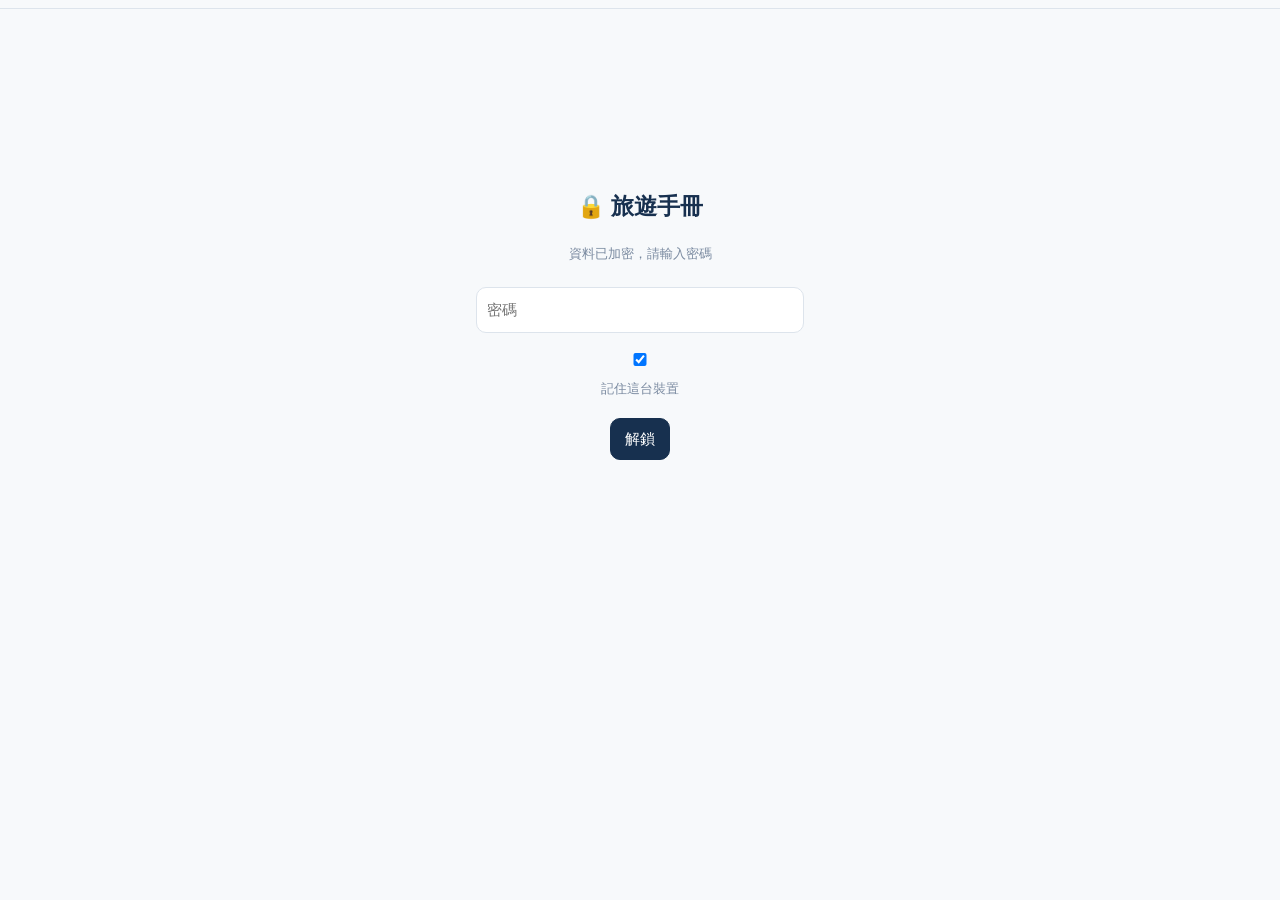
==== travel/hokkaido-2026/index.html @ e44431ae "Deploy three-layer travel site with encrypted Hokkaido itinerary Co-Authored-By: Claude Opus 5.5 <no" ====
<!doctype html>
<html lang="zh-Hant">
<head>
<meta charset="utf-8">
<meta name="viewport" content="width=device-width, initial-scale=1.0, viewport-fit=cover">
<meta name="robots" content="noindex, nofollow">
<meta name="theme-color" content="#f7f9fb">
<meta name="apple-mobile-web-app-capable" content="yes">
<meta name="apple-mobile-web-app-status-bar-style" content="default">
<meta name="apple-mobile-web-app-title" content="北海道手冊">
<title>北海道旅遊手冊</title>
<link rel="stylesheet" href="css/style.css">
</head>
<body>
<header class="hd" id="hd"></header>
<main class="wrap" id="app"></main>
<div class="mask" id="mask"><div class="sheet"></div></div>
<!-- 本機維護用 data.js；公開上傳時改放加密後的 data.enc.js（見 README） -->
<script src="js/data.js"></script>
<script src="js/data.enc.js"></script>
<script src="js/app.js"></script>
</body>
</html>
---- travel/hokkaido-2026/css/style.css ----
:root{
  --snow:#f7f9fb;--navy:#17304f;--ice:#6fa8d6;--ice2:#dcebf7;--mut:#7a8aa0;--line:#dde4ec;
  --berry:#b84a62;--berrybg:#fbeef1;--food:#d9772b;--card:#fff;--sh:0 2px 8px rgba(23,48,79,.06);
}
*{box-sizing:border-box;-webkit-tap-highlight-color:transparent}
html{scroll-behavior:smooth}
body{margin:0;background:var(--snow);color:var(--navy);font:15px/1.6 -apple-system,BlinkMacSystemFont,"PingFang TC","Noto Sans TC","Microsoft JhengHei",sans-serif}
a{color:inherit}
button{font:inherit;color:inherit;cursor:pointer}
.serif{font-family:Georgia,"Noto Serif TC","Songti TC",serif}
.wrap{max-width:640px;margin:0 auto;padding:0 22px 48px;position:relative}
.wrap>*{position:relative}
.wrap>.deco{position:absolute;left:0;top:0;width:100%;height:150px;pointer-events:none;z-index:0}

/* sticky header */
.hd{position:sticky;top:0;z-index:30;background:rgba(247,249,251,.94);backdrop-filter:blur(8px);-webkit-backdrop-filter:blur(8px);border-bottom:1px solid var(--line);padding:calc(8px + env(safe-area-inset-top,0px)) 16px 0}
.hd-in{max-width:640px;margin:0 auto}
.hd-top{display:flex;justify-content:space-between;align-items:center;gap:10px}
.cap{font-size:11px;letter-spacing:.14em;color:var(--mut);text-transform:uppercase;white-space:nowrap;overflow:hidden;text-overflow:ellipsis}
.cap span{margin-left:10px;letter-spacing:.08em}
.cap .home{text-decoration:none;font-size:14px;letter-spacing:0}
.tools{display:flex;gap:6px;flex:none}
.tool{border:1px solid var(--line);background:#fff;border-radius:999px;padding:2px 10px;font-size:12px;color:var(--navy)}
.tool:active{background:var(--ice2)}
.nav{display:flex;gap:18px;overflow-x:auto;scrollbar-width:none;padding:8px 0 0;font-size:13px;color:var(--mut);white-space:nowrap}
.nav::-webkit-scrollbar{display:none}
.nav a{text-decoration:none;padding:4px 0 7px;border-bottom:2px solid transparent;flex:none}
.nav a.on{color:var(--navy);border-bottom-color:var(--ice);font-weight:600}

/* page heads */
.pgtop{height:56px}.pgtop.s{height:34px}
h1.ttl{font-weight:700;font-size:30px;line-height:1.2;margin:0 0 2px}
h1.ttl.sm{font-size:26px;margin-top:8px}
h1.ttl .dot,.dot{display:inline-block;width:12px;height:12px;border-radius:50%;margin-right:10px;vertical-align:middle}
.sub{font-size:12px;color:var(--mut);margin-bottom:16px}
.sec{font-size:10px;letter-spacing:.2em;color:var(--mut);text-transform:uppercase;margin:26px 0 8px;display:flex;justify-content:space-between;align-items:center}
.sec span{letter-spacing:.02em;text-transform:none;font-size:11px}
.clk{display:flex;gap:18px;font-size:12px;color:var(--mut);margin:2px 0 12px}
.clk b{color:var(--navy);font-weight:600;font-variant-numeric:tabular-nums;font-size:13px}
.cd{font-size:12px;color:var(--mut);margin:0 0 14px}.cd b{color:var(--navy);font-size:16px}
.muted{color:var(--mut);font-size:13px}
.empty{text-align:center;color:var(--mut);padding:24px 0}

/* pending / reminders */
.pd{border-left:3px solid var(--berry);background:var(--berrybg);padding:8px 12px;border-radius:0 10px 10px 0;margin:8px 0;font-size:13px}
.pd b{color:var(--berry);font-weight:600;display:block}
.pd p{margin:2px 0 0}
.pd a{display:inline-block;margin-top:3px;font-size:12px;color:var(--berry)}
.rem{background:#fff;border:1px solid var(--line);border-left:3px solid var(--ice);border-radius:0 10px 10px 0;padding:9px 12px;font-size:12px;color:#40546d;margin:10px 0}
.rem.alt{border-left-color:#b9c4d2;color:var(--mut)}
.rem.alt b{display:block;font-size:10px;letter-spacing:.16em;text-transform:uppercase}
.wn{font-size:11px;color:var(--berry);margin-top:2px}

/* ticket (overview) */
.tk{display:flex;background:var(--card);border:1px solid var(--line);border-radius:14px;margin:12px 0;position:relative;box-shadow:var(--sh);text-decoration:none;color:inherit}
.tk::before,.tk::after{content:"";position:absolute;left:76px;width:14px;height:14px;border-radius:50%;background:var(--snow);border:1px solid var(--line)}
.tk::before{top:-8px;clip-path:inset(50% 0 0 0)}.tk::after{bottom:-8px;clip-path:inset(0 0 50% 0)}
.tk .st{width:84px;flex:none;border-right:1.5px dashed #cdd7e2;padding:12px 6px;text-align:center}
.tk .st b{display:block;font-weight:300;font-size:34px;line-height:1.05;letter-spacing:-.03em;font-family:Georgia,serif}
.tk .st small{font-size:10px;letter-spacing:.16em;color:var(--mut)}
.tk .bd{flex:1;padding:12px 14px;min-width:0;position:relative}
.tk .ar{font-size:10px;letter-spacing:.16em;color:var(--c);text-transform:uppercase;font-weight:700}
.tk .ar em{font-style:normal;margin-left:8px;background:var(--ice);color:#fff;border-radius:99px;padding:0 7px;letter-spacing:.06em}
.tk .tt{font-size:17px;margin:1px 0;padding-right:66px}
.tk .ds{font-size:12px;color:var(--mut)}
.tk .wx{position:absolute;right:12px;top:10px;font-size:12px;color:var(--mut);text-align:right;font-variant-numeric:tabular-nums}
.tk .wx small{display:block;font-size:9px}
.tk .bc{height:10px;width:70px;margin-top:6px;background:repeating-linear-gradient(90deg,#9db0c6 0 1.5px,#fff 1.5px 3px,#9db0c6 3px 3.8px,#fff 3.8px 6px);opacity:.55}
.tk.today{border-color:var(--ice);box-shadow:0 0 0 2px var(--ice2)}

/* day page */
.strip{display:flex;gap:6px;overflow-x:auto;scrollbar-width:none;padding:14px 0 4px}
.strip::-webkit-scrollbar{display:none}
.sp{flex:none;text-decoration:none;text-align:center;border:1px solid var(--line);background:#fff;border-radius:10px;padding:3px 9px;font-size:12px;line-height:1.25;border-bottom:3px solid var(--dc)}
.sp small{display:block;font-size:9px;color:var(--mut);letter-spacing:.08em}
.sp.on{background:var(--navy);border-color:var(--navy);border-bottom-color:var(--dc);color:#fff}
.sp.on small{color:#b9c8d9}
.big{font-size:86px;line-height:.9;margin:24px 0 2px;font-weight:300;letter-spacing:-.05em}
.big small{font-size:20px;letter-spacing:.06em;color:var(--ice);margin-left:8px;font-weight:400}
.meta{font-size:12px;color:var(--mut);margin:2px 0 12px;line-height:1.7}
.meta small{font-size:10px}.tdy{color:#fff;background:var(--ice);border-radius:99px;padding:0 8px;font-size:10px;letter-spacing:.08em}
.leg{display:flex;gap:12px;flex-wrap:wrap;font-size:11px;color:var(--mut);margin:12px 0 4px}
.leg i{display:inline-block;width:8px;height:8px;border-radius:2px;margin-right:5px;background:var(--k)}
.leg .lc{color:var(--berry)}
.it{display:grid;grid-template-columns:54px 1fr;gap:12px;padding:14px 0;border-top:1px solid var(--line)}
.it .tm{font-size:12px;color:var(--mut);padding-top:4px;font-variant-numeric:tabular-nums;line-height:1.35}
.it .tm small{display:block;font-size:11px;color:#a9b5c4}
.it .tag{font-size:10px;letter-spacing:.14em;color:var(--k);text-transform:uppercase;font-weight:700}
.it .tag::before{content:"";display:inline-block;width:7px;height:7px;border-radius:2px;background:var(--k);margin-right:6px}
.cand{display:inline-block;margin-left:8px;font-size:10px;letter-spacing:.08em;color:var(--berry);border:1px solid var(--berry);border-radius:99px;padding:0 8px;font-weight:600;text-transform:none}
.it .tt{font-size:18px;line-height:1.35}
.it .ds{font-size:12px;color:var(--mut);margin-top:2px;white-space:pre-wrap}
.lks{display:flex;gap:14px;margin-top:4px;font-size:12px}
.lks a{color:#3d86c6;text-decoration:none;letter-spacing:.03em}
.it.mv .tt{font-size:13px;color:#8a99ad;font-style:italic;font-family:inherit}
.it.now{background:linear-gradient(90deg,var(--ice2),transparent 70%);margin:0 -10px;padding-left:10px;border-radius:8px}
.sun{text-align:center;font-size:11px;letter-spacing:.14em;color:#8a6b3a;padding:10px 0;border-top:1px solid var(--line)}
.mini{display:flex;border:1px solid var(--line);border-radius:10px;background:#fff;margin:8px 0;overflow:hidden}
.mini .a{padding:8px 12px;border-right:1.5px dashed #cdd7e2;font-size:18px;font-weight:300;font-variant-numeric:tabular-nums;text-align:center;flex:none;font-family:Georgia,serif}
.mini .a small{display:block;font-size:9px;letter-spacing:.14em;color:var(--mut);font-family:inherit}
.mini .b{padding:8px 12px;font-size:12px;color:var(--mut);min-width:0}
.mini .b b{color:var(--navy);font-size:14px}
.tg{font-size:10px;background:var(--ice2);color:#2c6aa0;border-radius:99px;padding:0 8px;margin-left:6px}
.pn{display:flex;justify-content:space-between;margin-top:28px;font-size:13px}
.pn a{text-decoration:none;border:1px solid var(--line);background:#fff;border-radius:999px;padding:6px 16px}

/* area / prep */
.pl{padding:12px 0;border-top:1px solid var(--line)}
.pl .tt{font-size:17px}.pl .ds{font-size:12px;color:var(--mut)}
.sw{display:flex;gap:8px;flex-wrap:wrap}
.sw a{text-decoration:none;border:1px solid var(--c);color:var(--c);border-radius:999px;padding:5px 16px;font-size:13px}
.ck{display:flex;gap:10px;align-items:flex-start;padding:9px 0;border-top:1px solid var(--line);cursor:pointer}
.ck input{margin-top:4px;width:18px;height:18px;accent-color:#3d86c6}
.ck.done span{text-decoration:line-through;color:var(--mut)}
.ul{margin:0;padding-left:18px}.ul li{margin:6px 0}
.shop{display:flex;justify-content:space-between;gap:8px;padding:9px 0;border-top:1px solid var(--line)}
.shop small{display:block;color:var(--mut);font-size:12px}
.shop a{font-size:12px;color:#3d86c6;text-decoration:none;flex:none}

/* modal */
.mask{position:fixed;inset:0;background:rgba(10,20,36,.5);display:none;align-items:center;justify-content:center;padding:16px;z-index:60}
.mask.show{display:flex}
.sheet{background:#fff;width:100%;max-width:480px;max-height:88vh;overflow:auto;border-radius:16px;padding:16px}
.sheet h3{margin:0 0 10px;font-size:17px;display:flex;justify-content:space-between;align-items:center}
.sheet h3 button{border:0;background:none;font-size:20px;color:var(--mut)}
.sheet label{display:block;font-size:12px;color:var(--mut);margin-top:10px}
.sheet input[type=text],.sheet input[type=number],.sheet input[type=password],.sheet select{width:100%;font:inherit;padding:8px;border:1px solid var(--line);border-radius:8px;background:#fff}
.row{display:flex;gap:8px}.row>*{flex:1}
.btn{border:1px solid var(--line);background:#fff;border-radius:10px;padding:8px 14px}
.btn.pri{background:var(--navy);border-color:var(--navy);color:#fff}
.btn.sm{padding:3px 10px;font-size:13px}
.chips{display:flex;flex-wrap:wrap;gap:6px;margin:6px 0}
.chip{background:var(--ice2);color:#1f4d78;border-radius:999px;padding:2px 10px;font-size:13px}
.chip button{border:0;background:none;color:inherit;margin-left:4px;padding:0}
.cks{display:flex;flex-wrap:wrap;gap:10px;margin-top:6px;font-size:14px}
.ex{display:flex;justify-content:space-between;gap:8px;padding:8px 0;border-top:1px solid var(--line);font-size:14px}
.ex small{display:block;color:var(--mut)}.ex button{border:0;background:none;color:var(--mut)}
.bal{display:flex;justify-content:space-between;padding:4px 0;font-size:14px}
.pos{color:#2f8f5b}.neg{color:var(--berry)}
.sheet .sec-t{font-size:12px;color:var(--mut);margin:16px 0 6px}
.gate{max-width:360px;margin:20vh auto 0;padding:0 16px;text-align:center}
.gate input{width:100%;padding:10px;font:inherit;border:1px solid var(--line);border-radius:10px;margin:10px 0}
.gate .err{color:var(--berry);font-size:13px;min-height:18px}
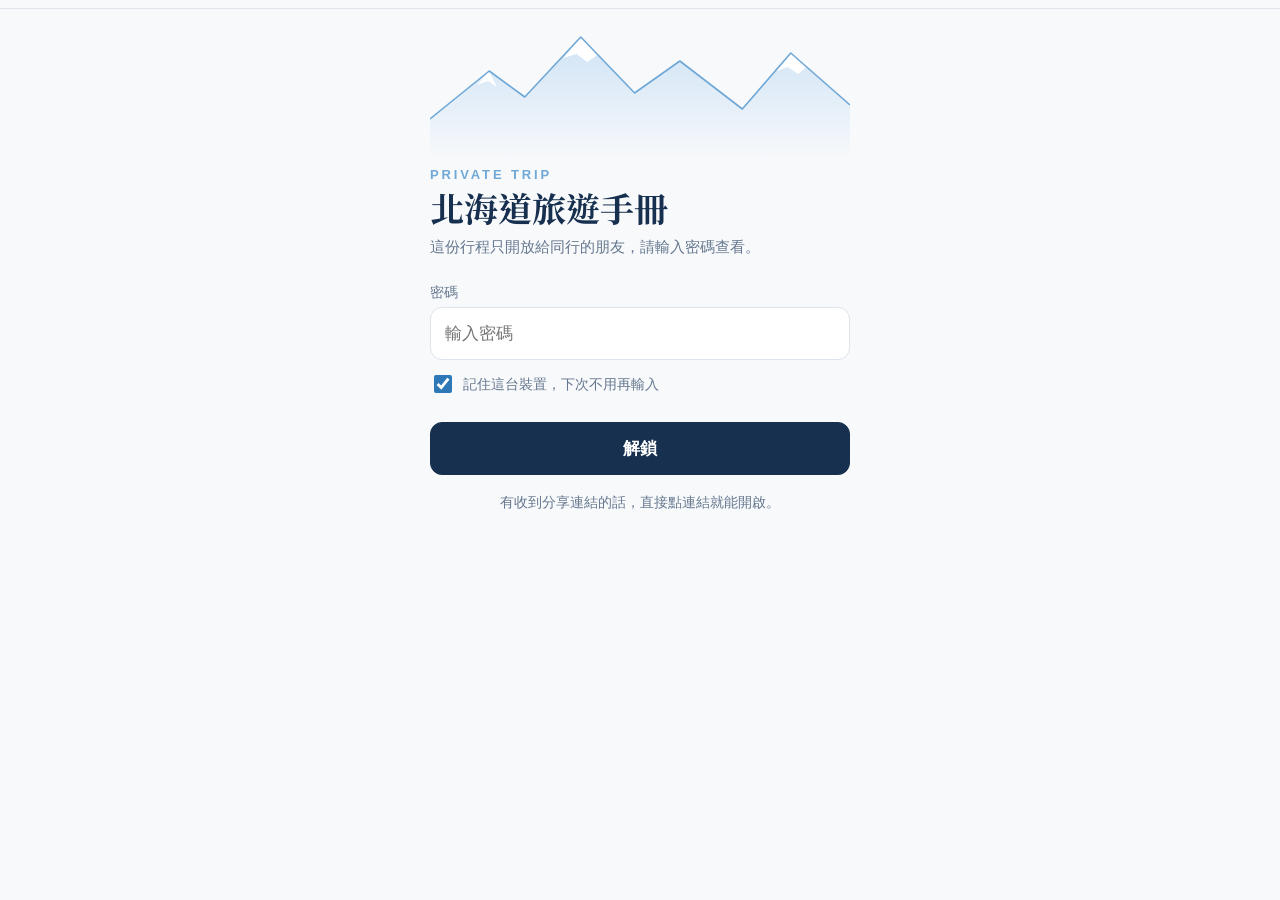
==== commit fbb0c7b4: "Design pass: serif headings via Noto Serif TC, snow dots, muted area tones, unified cards, new passw" ====
--- a/travel/hokkaido-2026/index.html
+++ b/travel/hokkaido-2026/index.html
@@ -9,6 +9,9 @@
 <meta name="apple-mobile-web-app-status-bar-style" content="default">
 <meta name="apple-mobile-web-app-title" content="北海道手冊">
 <title>北海道旅遊手冊</title>
+<link rel="preconnect" href="https://fonts.googleapis.com">
+<link rel="preconnect" href="https://fonts.gstatic.com" crossorigin>
+<link rel="stylesheet" href="https://fonts.googleapis.com/css2?family=Noto+Serif+TC:wght@500;700&display=swap">
 <link rel="stylesheet" href="css/style.css">
 </head>
 <body>
--- a/travel/hokkaido-2026/css/style.css
+++ b/travel/hokkaido-2026/css/style.css
@@ -1,143 +1,253 @@
+/* 一頁式行程手冊（iPhone 寬度優先）：字級整體比舊版大一號，內文 16–17px、最小 12px */
 :root{
-  --snow:#f7f9fb;--navy:#17304f;--ice:#6fa8d6;--ice2:#dcebf7;--mut:#7a8aa0;--line:#dde4ec;
+  --snow:#f7f9fb;--navy:#17304f;--ice:#6fa8d6;--ice2:#dcebf7;--link:#2f78b8;--mut:#66788f;--line:#dde4ec;
   --berry:#b84a62;--berrybg:#fbeef1;--food:#d9772b;--card:#fff;--sh:0 2px 8px rgba(23,48,79,.06);
 }
 *{box-sizing:border-box;-webkit-tap-highlight-color:transparent}
-html{scroll-behavior:smooth}
-body{margin:0;background:var(--snow);color:var(--navy);font:15px/1.6 -apple-system,BlinkMacSystemFont,"PingFang TC","Noto Sans TC","Microsoft JhengHei",sans-serif}
+html{-webkit-text-size-adjust:100%}
+body{margin:0;background:var(--snow);color:var(--navy);font:17px/1.6 -apple-system,BlinkMacSystemFont,"PingFang TC","Noto Sans TC","Microsoft JhengHei",sans-serif}
 a{color:inherit}
 button{font:inherit;color:inherit;cursor:pointer}
-.serif{font-family:Georgia,"Noto Serif TC","Songti TC",serif}
-.wrap{max-width:640px;margin:0 auto;padding:0 22px 48px;position:relative}
+.serif{font-family:"Noto Serif TC","Songti TC",Georgia,serif}
+.wrap{max-width:640px;margin:0 auto;padding:0 max(20px,env(safe-area-inset-left,0px)) calc(56px + env(safe-area-inset-bottom,0px)) max(20px,env(safe-area-inset-right,0px));position:relative}
 .wrap>*{position:relative}
-.wrap>.deco{position:absolute;left:0;top:0;width:100%;height:150px;pointer-events:none;z-index:0}
-
-/* sticky header */
-.hd{position:sticky;top:0;z-index:30;background:rgba(247,249,251,.94);backdrop-filter:blur(8px);-webkit-backdrop-filter:blur(8px);border-bottom:1px solid var(--line);padding:calc(8px + env(safe-area-inset-top,0px)) 16px 0}
+.deco{position:absolute;left:0;top:0;width:100%;height:150px;pointer-events:none;z-index:0}
+.muted{color:var(--mut);font-size:14px}
+.empty{text-align:center;color:var(--mut);padding:24px 0}
+.lnk{border:0;background:none;padding:0;color:var(--link);font-size:14px}
+
+/* sticky header + 段落選單 */
+.hd{position:sticky;top:0;z-index:30;background:rgba(247,249,251,.95);backdrop-filter:blur(8px);-webkit-backdrop-filter:blur(8px);border-bottom:1px solid var(--line);padding:calc(8px + env(safe-area-inset-top,0px)) max(16px,env(safe-area-inset-right,0px)) 0 max(16px,env(safe-area-inset-left,0px))}
 .hd-in{max-width:640px;margin:0 auto}
 .hd-top{display:flex;justify-content:space-between;align-items:center;gap:10px}
-.cap{font-size:11px;letter-spacing:.14em;color:var(--mut);text-transform:uppercase;white-space:nowrap;overflow:hidden;text-overflow:ellipsis}
-.cap span{margin-left:10px;letter-spacing:.08em}
-.cap .home{text-decoration:none;font-size:14px;letter-spacing:0}
+.cap{font-size:13px;letter-spacing:.06em;color:var(--mut);white-space:nowrap;overflow:hidden;text-overflow:ellipsis;min-width:0}
+.cap span{margin-left:8px}
+.cap .home{text-decoration:none;font-size:17px;margin-right:2px}
 .tools{display:flex;gap:6px;flex:none}
-.tool{border:1px solid var(--line);background:#fff;border-radius:999px;padding:2px 10px;font-size:12px;color:var(--navy)}
+.tool{border:1px solid var(--line);background:#fff;border-radius:999px;padding:3px 11px;font-size:13px;color:var(--navy)}
 .tool:active{background:var(--ice2)}
-.nav{display:flex;gap:18px;overflow-x:auto;scrollbar-width:none;padding:8px 0 0;font-size:13px;color:var(--mut);white-space:nowrap}
-.nav::-webkit-scrollbar{display:none}
-.nav a{text-decoration:none;padding:4px 0 7px;border-bottom:2px solid transparent;flex:none}
-.nav a.on{color:var(--navy);border-bottom-color:var(--ice);font-weight:600}
-
-/* page heads */
-.pgtop{height:56px}.pgtop.s{height:34px}
-h1.ttl{font-weight:700;font-size:30px;line-height:1.2;margin:0 0 2px}
-h1.ttl.sm{font-size:26px;margin-top:8px}
-h1.ttl .dot,.dot{display:inline-block;width:12px;height:12px;border-radius:50%;margin-right:10px;vertical-align:middle}
-.sub{font-size:12px;color:var(--mut);margin-bottom:16px}
-.sec{font-size:10px;letter-spacing:.2em;color:var(--mut);text-transform:uppercase;margin:26px 0 8px;display:flex;justify-content:space-between;align-items:center}
-.sec span{letter-spacing:.02em;text-transform:none;font-size:11px}
-.clk{display:flex;gap:18px;font-size:12px;color:var(--mut);margin:2px 0 12px}
-.clk b{color:var(--navy);font-weight:600;font-variant-numeric:tabular-nums;font-size:13px}
-.cd{font-size:12px;color:var(--mut);margin:0 0 14px}.cd b{color:var(--navy);font-size:16px}
-.muted{color:var(--mut);font-size:13px}
-.empty{text-align:center;color:var(--mut);padding:24px 0}
-
-/* pending / reminders */
-.pd{border-left:3px solid var(--berry);background:var(--berrybg);padding:8px 12px;border-radius:0 10px 10px 0;margin:8px 0;font-size:13px}
+.nav{display:flex;justify-content:space-between;gap:4px;padding:6px 0 0}
+.nav button{flex:1;border:0;background:none;padding:6px 0 9px;border-bottom:2.5px solid transparent;font-size:13px;letter-spacing:.12em;text-transform:uppercase;color:var(--mut);font-weight:600}
+.nav button.on{color:var(--navy);border-bottom-color:var(--ice)}
+
+/* 段落 */
+section{padding-top:8px;position:relative}
+#s-home>*:not(.deco){position:relative;z-index:1}
+section+section{margin-top:40px}
+.sh1{display:flex;align-items:baseline;gap:10px;border-top:2px solid var(--navy);padding:12px 0 6px}
+.sh1 b{font-size:15px;letter-spacing:.22em;text-transform:uppercase}
+.sh1 span{margin-left:auto;font-size:13px;color:var(--mut)}
+.sec{font-size:13px;letter-spacing:.12em;color:var(--mut);margin:26px 0 8px}
+
+/* HOME */
+.pgtop{height:64px}
+h1.ttl{font-weight:700;font-size:34px;line-height:1.2;margin:0 0 4px}
+.ttl.sm{font-size:26px;font-weight:700;line-height:1.25;margin:0}
+.sub{font-size:14px;color:var(--mut);margin-bottom:14px}
+.clk{display:flex;gap:20px;font-size:14px;color:var(--mut);margin:2px 0 12px}
+.clk b{color:var(--navy);font-weight:600;font-variant-numeric:tabular-nums;font-size:16px}
+.cd{font-size:15px;color:var(--mut);margin:0 0 6px}.cd b{color:var(--navy);font-size:20px}
+.pd{border-left:3px solid var(--berry);background:var(--berrybg);padding:10px 14px;border-radius:0 10px 10px 0;margin:8px 0;font-size:15px}
 .pd b{color:var(--berry);font-weight:600;display:block}
-.pd p{margin:2px 0 0}
-.pd a{display:inline-block;margin-top:3px;font-size:12px;color:var(--berry)}
-.rem{background:#fff;border:1px solid var(--line);border-left:3px solid var(--ice);border-radius:0 10px 10px 0;padding:9px 12px;font-size:12px;color:#40546d;margin:10px 0}
-.rem.alt{border-left-color:#b9c4d2;color:var(--mut)}
-.rem.alt b{display:block;font-size:10px;letter-spacing:.16em;text-transform:uppercase}
-.wn{font-size:11px;color:var(--berry);margin-top:2px}
-
-/* ticket (overview) */
-.tk{display:flex;background:var(--card);border:1px solid var(--line);border-radius:14px;margin:12px 0;position:relative;box-shadow:var(--sh);text-decoration:none;color:inherit}
-.tk::before,.tk::after{content:"";position:absolute;left:76px;width:14px;height:14px;border-radius:50%;background:var(--snow);border:1px solid var(--line)}
-.tk::before{top:-8px;clip-path:inset(50% 0 0 0)}.tk::after{bottom:-8px;clip-path:inset(0 0 50% 0)}
-.tk .st{width:84px;flex:none;border-right:1.5px dashed #cdd7e2;padding:12px 6px;text-align:center}
-.tk .st b{display:block;font-weight:300;font-size:34px;line-height:1.05;letter-spacing:-.03em;font-family:Georgia,serif}
-.tk .st small{font-size:10px;letter-spacing:.16em;color:var(--mut)}
-.tk .bd{flex:1;padding:12px 14px;min-width:0;position:relative}
-.tk .ar{font-size:10px;letter-spacing:.16em;color:var(--c);text-transform:uppercase;font-weight:700}
-.tk .ar em{font-style:normal;margin-left:8px;background:var(--ice);color:#fff;border-radius:99px;padding:0 7px;letter-spacing:.06em}
-.tk .tt{font-size:17px;margin:1px 0;padding-right:66px}
-.tk .ds{font-size:12px;color:var(--mut)}
-.tk .wx{position:absolute;right:12px;top:10px;font-size:12px;color:var(--mut);text-align:right;font-variant-numeric:tabular-nums}
-.tk .wx small{display:block;font-size:9px}
-.tk .bc{height:10px;width:70px;margin-top:6px;background:repeating-linear-gradient(90deg,#9db0c6 0 1.5px,#fff 1.5px 3px,#9db0c6 3px 3.8px,#fff 3.8px 6px);opacity:.55}
-.tk.today{border-color:var(--ice);box-shadow:0 0 0 2px var(--ice2)}
-
-/* day page */
-.strip{display:flex;gap:6px;overflow-x:auto;scrollbar-width:none;padding:14px 0 4px}
+.pd p{margin:2px 0 0;font-size:14px}
+.pd .lnk{margin-top:4px;color:var(--berry)}
+
+/* FLIGHT：登機證 */
+.bp{background:var(--card);border:1px solid var(--line);border-radius:12px;box-shadow:var(--sh);margin:12px 0;overflow:hidden}
+.bp-h{display:flex;justify-content:space-between;padding:10px 16px;background:var(--navy);color:#fff;font-size:14px;letter-spacing:.06em}
+.bp-r{display:grid;grid-template-columns:minmax(0,1fr) auto minmax(0,1fr);align-items:center;gap:10px;padding:14px 16px 10px}
+.bp-r b{display:block;font-size:30px;font-weight:600;font-variant-numeric:tabular-nums;letter-spacing:-.02em;line-height:1.1}
+.bp-r small{display:block;font-size:13px;color:var(--mut);margin-top:2px}
+.bp-r .r{text-align:right}
+.bp-m{display:flex;align-items:center;gap:6px;color:var(--ice);font-size:13px;font-weight:600;letter-spacing:.06em}
+.bp-m i{width:18px;border-top:1.5px dashed var(--ice)}
+.bp-f{border-top:1.5px dashed #cdd7e2;padding:10px 16px 12px;font-size:14px;color:var(--mut);display:flex;flex-wrap:wrap;gap:4px 16px}
+.bp-f b{color:var(--navy);letter-spacing:.06em}
+.bp-f p{flex-basis:100%;margin:0;white-space:pre-wrap}
+
+/* DAYS */
+.strip{display:flex;gap:8px;overflow-x:auto;scrollbar-width:none;padding:10px 0 6px;margin:0 -4px;padding-inline:4px}
 .strip::-webkit-scrollbar{display:none}
-.sp{flex:none;text-decoration:none;text-align:center;border:1px solid var(--line);background:#fff;border-radius:10px;padding:3px 9px;font-size:12px;line-height:1.25;border-bottom:3px solid var(--dc)}
-.sp small{display:block;font-size:9px;color:var(--mut);letter-spacing:.08em}
+.sp{flex:1 0 62px;text-align:center;border:1px solid var(--line);background:#fff;border-radius:12px;padding:6px 4px 5px;line-height:1.25;border-bottom:3px solid var(--dc)}
+.sp small{display:block;font-size:13px;color:var(--mut);letter-spacing:.06em}
+.sp b{display:block;font-size:17px;font-variant-numeric:tabular-nums}
+.sp em{display:block;font-style:normal;font-size:13px;color:var(--mut);white-space:nowrap}
+.sp.td{box-shadow:0 0 0 2px var(--ice2)}
 .sp.on{background:var(--navy);border-color:var(--navy);border-bottom-color:var(--dc);color:#fff}
-.sp.on small{color:#b9c8d9}
-.big{font-size:86px;line-height:.9;margin:24px 0 2px;font-weight:300;letter-spacing:-.05em}
-.big small{font-size:20px;letter-spacing:.06em;color:var(--ice);margin-left:8px;font-weight:400}
-.meta{font-size:12px;color:var(--mut);margin:2px 0 12px;line-height:1.7}
-.meta small{font-size:10px}.tdy{color:#fff;background:var(--ice);border-radius:99px;padding:0 8px;font-size:10px;letter-spacing:.08em}
-.leg{display:flex;gap:12px;flex-wrap:wrap;font-size:11px;color:var(--mut);margin:12px 0 4px}
-.leg i{display:inline-block;width:8px;height:8px;border-radius:2px;margin-right:5px;background:var(--k)}
-.leg .lc{color:var(--berry)}
-.it{display:grid;grid-template-columns:54px 1fr;gap:12px;padding:14px 0;border-top:1px solid var(--line)}
-.it .tm{font-size:12px;color:var(--mut);padding-top:4px;font-variant-numeric:tabular-nums;line-height:1.35}
-.it .tm small{display:block;font-size:11px;color:#a9b5c4}
-.it .tag{font-size:10px;letter-spacing:.14em;color:var(--k);text-transform:uppercase;font-weight:700}
-.it .tag::before{content:"";display:inline-block;width:7px;height:7px;border-radius:2px;background:var(--k);margin-right:6px}
-.cand{display:inline-block;margin-left:8px;font-size:10px;letter-spacing:.08em;color:var(--berry);border:1px solid var(--berry);border-radius:99px;padding:0 8px;font-weight:600;text-transform:none}
-.it .tt{font-size:18px;line-height:1.35}
-.it .ds{font-size:12px;color:var(--mut);margin-top:2px;white-space:pre-wrap}
-.lks{display:flex;gap:14px;margin-top:4px;font-size:12px}
-.lks a{color:#3d86c6;text-decoration:none;letter-spacing:.03em}
-.it.mv .tt{font-size:13px;color:#8a99ad;font-style:italic;font-family:inherit}
-.it.now{background:linear-gradient(90deg,var(--ice2),transparent 70%);margin:0 -10px;padding-left:10px;border-radius:8px}
-.sun{text-align:center;font-size:11px;letter-spacing:.14em;color:#8a6b3a;padding:10px 0;border-top:1px solid var(--line)}
-.mini{display:flex;border:1px solid var(--line);border-radius:10px;background:#fff;margin:8px 0;overflow:hidden}
-.mini .a{padding:8px 12px;border-right:1.5px dashed #cdd7e2;font-size:18px;font-weight:300;font-variant-numeric:tabular-nums;text-align:center;flex:none;font-family:Georgia,serif}
-.mini .a small{display:block;font-size:9px;letter-spacing:.14em;color:var(--mut);font-family:inherit}
-.mini .b{padding:8px 12px;font-size:12px;color:var(--mut);min-width:0}
-.mini .b b{color:var(--navy);font-size:14px}
-.tg{font-size:10px;background:var(--ice2);color:#2c6aa0;border-radius:99px;padding:0 8px;margin-left:6px}
-.pn{display:flex;justify-content:space-between;margin-top:28px;font-size:13px}
-.pn a{text-decoration:none;border:1px solid var(--line);background:#fff;border-radius:999px;padding:6px 16px}
-
-/* area / prep */
-.pl{padding:12px 0;border-top:1px solid var(--line)}
-.pl .tt{font-size:17px}.pl .ds{font-size:12px;color:var(--mut)}
-.sw{display:flex;gap:8px;flex-wrap:wrap}
-.sw a{text-decoration:none;border:1px solid var(--c);color:var(--c);border-radius:999px;padding:5px 16px;font-size:13px}
-.ck{display:flex;gap:10px;align-items:flex-start;padding:9px 0;border-top:1px solid var(--line);cursor:pointer}
-.ck input{margin-top:4px;width:18px;height:18px;accent-color:#3d86c6}
-.ck.done span{text-decoration:line-through;color:var(--mut)}
-.ul{margin:0;padding-left:18px}.ul li{margin:6px 0}
-.shop{display:flex;justify-content:space-between;gap:8px;padding:9px 0;border-top:1px solid var(--line)}
-.shop small{display:block;color:var(--mut);font-size:12px}
-.shop a{font-size:12px;color:#3d86c6;text-decoration:none;flex:none}
+.sp.on small,.sp.on em{color:#c3d1e0}
+.dh{display:flex;align-items:flex-end;gap:14px;margin:20px 0 12px}
+.big{font-size:72px;line-height:.78;font-weight:500;letter-spacing:-.05em;flex:none}
+.dhr{min-width:0;padding-bottom:1px}
+.dmeta{font-size:14px;color:var(--mut);margin-bottom:2px;display:flex;align-items:center;flex-wrap:wrap;gap:0 4px}
+.mon{color:var(--ice);font-weight:600;letter-spacing:.14em;margin-right:8px}
+.dmeta em{font-style:normal;margin-left:8px;background:var(--ice);color:#fff;border-radius:99px;padding:0 8px;letter-spacing:.06em;font-size:13px}
+.dh .ttl.sm{line-height:1.15}
+.area{font-size:14px;letter-spacing:.08em;color:var(--navy);font-weight:700;display:flex;align-items:center}
+.area .dot{width:8px;height:8px;margin-right:6px}
+/* 天氣方塊 */
+.wxb{display:grid;grid-template-columns:minmax(0,1fr) auto;gap:12px;align-items:center;background:var(--card);border:1px solid var(--line);border-radius:12px;padding:12px 14px;margin:0 0 12px}
+.wxt{display:flex;align-items:center;gap:8px;margin-top:4px}
+.wxi{font-size:28px;line-height:1}
+.wxt b{font-size:24px;font-weight:600;font-variant-numeric:tabular-nums;letter-spacing:-.01em}
+.wxs{font-size:14px;color:var(--mut);margin-top:2px}
+.wxs small{display:block;font-size:13px;color:#a2afbf}
+.sunl{margin:0;display:grid;gap:2px;border-left:1px dashed var(--line);padding-left:14px}
+.sunl div{display:flex;gap:10px;font-size:14px}
+.sunl dt{color:var(--mut)}
+.sunl dd{margin:0;font-variant-numeric:tabular-nums;font-weight:600}
+.meta{font-size:14px;color:var(--mut);margin:8px 0 12px;line-height:1.7}
+.meta small{font-size:13px}
+.note{background:var(--card);border:1px solid var(--line);border-radius:12px;padding:10px 14px;margin:12px 0}
+.nh{font-size:13px;letter-spacing:.22em;text-transform:uppercase;font-weight:700;color:var(--ice);margin-bottom:2px}
+.nl{font-size:15px;padding:5px 0 5px 14px;position:relative;line-height:1.5}
+.nl::before{content:"";position:absolute;left:2px;top:13px;width:5px;height:5px;border-radius:50%;background:var(--ice)}
+.nl b{font-weight:600;margin-right:8px;font-size:13px}
+.nl.pdl{color:var(--berry)}.nl.pdl::before{background:var(--berry)}
+.nl.alt{color:var(--mut)}.nl.alt::before{background:#b9c4d2}
+.nl b{font-weight:700;margin-right:2px;font-size:15px}
+.nl b::after{content:"："}
+/* 時間軸：時間｜軸線＋圓點｜內容 */
+.tl{margin-top:6px}
+.it{display:grid;grid-template-columns:50px 22px minmax(0,1fr);column-gap:8px}
+.it .tm{font-size:15px;color:var(--mut);padding-top:13px;font-variant-numeric:tabular-nums;line-height:1.35;text-align:right}
+.it .tm small{display:block;font-size:13px;color:#a2afbf}
+.rl{position:relative}
+.rl::before{content:"";position:absolute;left:50%;top:0;bottom:0;border-left:2px solid var(--line);transform:translateX(-1px)}
+.it:first-child .rl::before{top:20px}.it:last-child .rl::before{bottom:calc(100% - 20px)}
+.rl i{position:absolute;left:50%;top:15px;width:12px;height:12px;margin-left:-6px;border-radius:50%;background:var(--navy);box-shadow:0 0 0 3px var(--snow)}
+.it .bd{padding:10px 0 16px;min-width:0}
+.it .tag{line-height:1.4;margin-bottom:2px}
+.cand{display:inline-block;margin-left:8px;font-size:13px;letter-spacing:.04em;color:var(--berry);border:1px solid var(--berry);border-radius:99px;padding:0 8px;font-weight:600}
+.it.cd .rl i{background:var(--snow);border:2px solid var(--berry)}
+.it .tt{font-size:18px;line-height:1.4;font-weight:500}
+.it .ds{font-size:14px;color:var(--mut);margin-top:3px;white-space:pre-wrap}
+.mp{display:inline-block;margin-left:6px;padding:0 4px;color:var(--link);text-decoration:none;font-family:-apple-system,BlinkMacSystemFont,sans-serif;font-size:17px;font-weight:600;vertical-align:1px}
+.mp svg{width:17px;height:17px;vertical-align:-2px}
+.mini .mp svg,.shn .mp svg,.pki .mp svg{width:16px;height:16px}
+.mini .mp,.shn .mp,.pki .mp{margin-left:4px;font-weight:400}
+.it.mv .mp svg{width:14px;height:14px}
+.nw{white-space:nowrap}
+.lks{display:flex;gap:14px;margin-top:5px;font-size:14px}
+.lks a{color:var(--link);text-decoration:none;letter-spacing:.03em}
+.it.mv .rl i{width:8px;height:8px;margin-left:-4px;top:17px;background:var(--snow);border:2px solid #a9b6c6}
+.it.mv .tt{font-size:15px;color:#7f8fa4;font-style:italic;font-family:inherit}
+.it.mv .bd{padding-bottom:12px}
+.it.fl .rl i{width:auto;height:auto;margin-left:-9px;top:10px;background:var(--snow);box-shadow:none;font-style:normal;font-size:15px;line-height:1}
+.it.fl .rl i::before{content:"✈"}
+.it.fl .tt{font-size:17px;font-family:inherit;font-weight:600}
+.it.now .bd{background:linear-gradient(90deg,var(--ice2),transparent 80%);border-radius:8px;padding-left:10px;margin-left:-4px}
+.it.now .rl i{background:var(--ice);box-shadow:0 0 0 3px var(--snow),0 0 0 6px var(--ice2)}
+.it.sun .tm,.it.sun .bd{font-size:13px;color:#8a6b3a;letter-spacing:.06em}
+.it.sun .tm{padding-top:4px}.it.sun .bd{padding:4px 0 12px}
+.it.sun .rl i{top:7px;width:10px;height:10px;margin-left:-5px;background:#e3b860}
+.it.nowl .tm,.it.nowl .bd{font-size:13px;color:var(--berry);font-weight:700;letter-spacing:.14em}
+.it.nowl .tm{padding-top:4px}.it.nowl .bd{padding:4px 0 10px;position:relative}
+.it.nowl .bd::after{content:"";position:absolute;left:44px;right:0;top:13px;border-top:1.5px solid var(--berry)}
+.it.nowl .rl i{top:7px;width:10px;height:10px;margin-left:-5px;background:var(--berry)}
+.tn{border-top:1px solid var(--line);padding:12px 0 0;font-size:14px;color:var(--mut)}
+.pn{display:flex;justify-content:space-between;margin-top:22px}
+.pn button{border:1px solid var(--line);background:#fff;border-radius:999px;padding:7px 18px;font-size:15px}
+
+/* STAY */
+.mini{display:flex;border:1px solid var(--line);border-radius:12px;background:var(--card);margin:10px 0;overflow:hidden}
+.mini .a{padding:10px 14px;border-right:1.5px dashed #cdd7e2;font-size:22px;font-weight:500;font-variant-numeric:tabular-nums;text-align:center;flex:none;font-family:"Noto Serif TC",Georgia,serif}
+.mini .a small{display:block;font-size:13px;letter-spacing:.12em;color:var(--mut);font-family:-apple-system,BlinkMacSystemFont,sans-serif}
+.mini .b{padding:10px 14px;font-size:14px;color:var(--mut);min-width:0;white-space:pre-wrap}
+.mini .b b{color:var(--navy);font-size:17px}
+.tg{font-size:13px;background:var(--ice2);color:#2c6aa0;border-radius:99px;padding:0 8px;margin-left:6px}
+
+/* NOTES：可折疊段落 */
+.blk{margin-top:14px;border-top:1px solid var(--line)}
+.sec2{list-style:none;display:flex;align-items:baseline;gap:10px;padding:14px 0 10px;cursor:pointer}
+.sec2::-webkit-details-marker{display:none}
+.sec2 b{font-size:14px;letter-spacing:.18em;text-transform:uppercase;color:var(--navy)}
+.sec2 span{font-size:13px;color:var(--mut);font-variant-numeric:tabular-nums}
+.sec2 i{margin-left:auto;width:9px;height:9px;border-right:1.5px solid var(--mut);border-bottom:1.5px solid var(--mut);transform:rotate(45deg);transition:transform .2s}
+.blk:not([open]) .sec2 i{transform:rotate(-45deg)}
+.bar{height:5px;border-radius:3px;background:var(--ice2);overflow:hidden;margin:0 0 12px}
+.bar i{display:block;height:100%;background:var(--link);border-radius:3px}
+.ckg{display:grid;grid-template-columns:repeat(2,minmax(0,1fr));gap:8px}
+.ck2{display:flex;gap:10px;align-items:center;background:var(--card);border:1px solid var(--line);border-radius:12px;padding:11px 12px;cursor:pointer;min-width:0;font-size:16px}
+.ck2 input{width:20px;height:20px;margin:0;flex:none;accent-color:var(--link)}
+.ck2.done{background:transparent}.ck2.done span{text-decoration:line-through;color:var(--mut)}
+.dot{display:inline-block;width:9px;height:9px;border-radius:50%;margin-right:8px}
+.sh{display:flex;flex-direction:column}
+.shr{display:grid;grid-template-columns:minmax(0,1fr) auto;grid-template-areas:"n b" "t t";column-gap:10px;padding:10px 0;border-top:1px dashed var(--line);align-items:baseline}
+.shr:first-child{border-top:0}
+.shn{grid-area:n;font-size:16px}
+.sht{grid-area:t;font-size:14px;color:var(--mut);font-variant-numeric:tabular-nums}
+.shb{grid-area:b}.shb em{font-style:normal;font-size:13px;color:var(--link);background:var(--ice2);border-radius:999px;padding:1px 8px;white-space:nowrap}
+.wl{border-top:1px dashed var(--line);margin-top:8px}
+.wl summary{list-style:none;display:flex;align-items:baseline;gap:10px;padding:10px 0 4px;cursor:pointer}
+.wl summary::-webkit-details-marker{display:none}
+.wl summary b{font-size:13px;letter-spacing:.22em;text-transform:uppercase;color:var(--ice)}
+.wl summary span{font-size:14px;color:var(--mut)}
+.wl summary i{margin-left:auto;width:8px;height:8px;border-right:1.5px solid var(--mut);border-bottom:1.5px solid var(--mut);transform:rotate(45deg);transition:transform .2s}
+.wl:not([open]) summary i{transform:rotate(-45deg)}
+.pk{margin:6px 0 10px}
+.pkc{font-size:13px;letter-spacing:.12em;color:var(--mut);margin:6px 0 2px 16px}
+.pki{display:block;padding:6px 0 6px 16px;border-left:2px solid var(--line);margin-left:4px}
+.pki b{font-weight:600;font-size:16px;display:block}
+.pki>div>span{display:block;font-size:14px;color:var(--mut)}
+@media(prefers-reduced-motion:reduce){.sec2 i{transition:none}html{scroll-behavior:auto}}
 
 /* modal */
 .mask{position:fixed;inset:0;background:rgba(10,20,36,.5);display:none;align-items:center;justify-content:center;padding:16px;z-index:60}
 .mask.show{display:flex}
 .sheet{background:#fff;width:100%;max-width:480px;max-height:88vh;overflow:auto;border-radius:16px;padding:16px}
-.sheet h3{margin:0 0 10px;font-size:17px;display:flex;justify-content:space-between;align-items:center}
+.sheet h3{margin:0 0 10px;font-size:19px;display:flex;justify-content:space-between;align-items:center}
 .sheet h3 button{border:0;background:none;font-size:20px;color:var(--mut)}
-.sheet label{display:block;font-size:12px;color:var(--mut);margin-top:10px}
+.sheet label{display:block;font-size:14px;color:var(--mut);margin-top:10px}
 .sheet input[type=text],.sheet input[type=number],.sheet input[type=password],.sheet select{width:100%;font:inherit;padding:8px;border:1px solid var(--line);border-radius:8px;background:#fff}
 .row{display:flex;gap:8px}.row>*{flex:1}
 .btn{border:1px solid var(--line);background:#fff;border-radius:10px;padding:8px 14px}
 .btn.pri{background:var(--navy);border-color:var(--navy);color:#fff}
-.btn.sm{padding:3px 10px;font-size:13px}
+.btn.sm{padding:3px 10px;font-size:15px}
 .chips{display:flex;flex-wrap:wrap;gap:6px;margin:6px 0}
-.chip{background:var(--ice2);color:#1f4d78;border-radius:999px;padding:2px 10px;font-size:13px}
+.chip{background:var(--ice2);color:#1f4d78;border-radius:999px;padding:2px 10px;font-size:15px}
 .chip button{border:0;background:none;color:inherit;margin-left:4px;padding:0}
 .cks{display:flex;flex-wrap:wrap;gap:10px;margin-top:6px;font-size:14px}
 .ex{display:flex;justify-content:space-between;gap:8px;padding:8px 0;border-top:1px solid var(--line);font-size:14px}
 .ex small{display:block;color:var(--mut)}.ex button{border:0;background:none;color:var(--mut)}
 .bal{display:flex;justify-content:space-between;padding:4px 0;font-size:14px}
 .pos{color:#2f8f5b}.neg{color:var(--berry)}
-.sheet .sec-t{font-size:12px;color:var(--mut);margin:16px 0 6px}
-.gate{max-width:360px;margin:20vh auto 0;padding:0 16px;text-align:center}
-.gate input{width:100%;padding:10px;font:inherit;border:1px solid var(--line);border-radius:10px;margin:10px 0}
-.gate .err{color:var(--berry);font-size:13px;min-height:18px}
+.sheet .sec-t{font-size:14px;color:var(--mut);margin:16px 0 6px}
+
+/* 可點範圍放大：外觀不變，觸控範圍約 44pt */
+.home,.lnk,.mp,.tool,.pn button,.sp,.sec2,.wl summary{position:relative}
+.home::after,.lnk::after,.mp::after{content:"";position:absolute;inset:-12px -10px}
+.tool::after{content:"";position:absolute;inset:-8px -3px}
+.tool{padding:4px 12px}
+
+/* 旅程中：首頁「進行中／接下來」 */
+.nx{display:flex;flex-direction:column;gap:8px;margin:14px 0 4px}
+.nxc{display:grid;grid-template-columns:auto minmax(0,1fr) auto;grid-template-areas:"l l i" "t b i" "t s i";column-gap:12px;align-items:baseline;text-align:left;background:var(--card);border:1px solid var(--line);border-left:4px solid var(--ice);border-radius:12px;padding:10px 14px;width:100%}
+.nxl{grid-area:l;font-size:13px;letter-spacing:.14em;color:var(--ice);font-weight:700}
+.nxt{grid-area:t;font-size:20px;font-weight:600;font-variant-numeric:tabular-nums}
+.nxc b{grid-area:b;font-size:19px;font-weight:400;min-width:0}
+.nxc small{grid-area:s;font-size:14px;color:var(--mut)}
+.nxc i{grid-area:i;align-self:center;font-style:normal;color:var(--link);font-size:18px}
+.it.flash .bd{animation:flash 1.6s ease-out}
+@keyframes flash{0%,30%{background:var(--ice2)}100%{background:transparent}}
+@media(prefers-reduced-motion:reduce){.it.flash .bd{animation:none;background:var(--ice2)}}
+
+/* 雪點（DAYS 標題區背景） */
+#dayp{position:relative}
+.snow{position:absolute;left:-20px;right:-20px;top:-6px;width:calc(100% + 40px);height:120px;pointer-events:none}
+#dayp>*:not(.snow){position:relative}
+
+/* 密碼畫面 */
+.gate{position:relative;max-width:420px;margin:0 auto;padding-top:24px}
+.gate .deco{position:absolute;left:0;top:0;width:100%;height:150px}
+.gin{position:relative;padding-top:132px}
+.gey{font-size:13px;letter-spacing:.22em;text-transform:uppercase;color:var(--ice);font-weight:700}
+.gate h1.ttl{margin:2px 0 6px}
+.gsub{font-size:15px;color:var(--mut);margin:0 0 22px}
+.gl{display:block;font-size:14px;color:var(--mut);margin-bottom:4px}
+.gate input[type=password]{width:100%;padding:12px 14px;font:inherit;border:1px solid var(--line);border-radius:12px;background:var(--card);margin:0}
+.gate input[type=password]:focus{outline:2px solid var(--ice);outline-offset:1px}
+.grm{display:flex;align-items:center;gap:8px;font-size:14px;color:var(--mut);margin:12px 0 4px}
+.grm input{width:18px;height:18px;accent-color:var(--link)}
+.gate .err{color:var(--berry);font-size:14px;min-height:22px}
+.gate .btn.pri{width:100%;padding:12px;font-size:17px;border-radius:12px;font-weight:600}
+.ghint{font-size:14px;color:var(--mut);text-align:center;margin-top:16px}
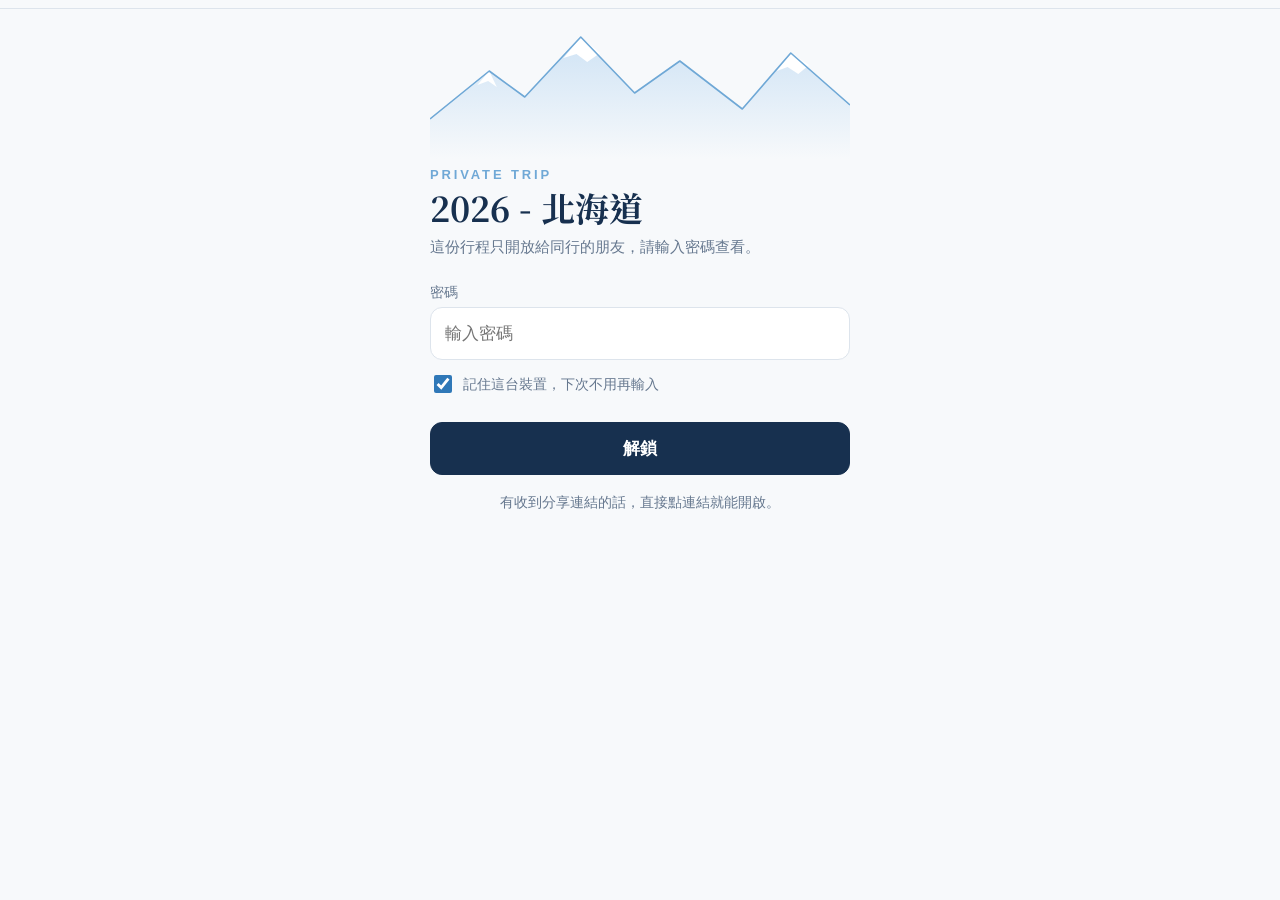
==== commit 76aee205: "Update itinerary from editor; password screen title matches trip title Co-Authored-By: Claude Opus 5" ====
--- a/travel/hokkaido-2026/index.html
+++ b/travel/hokkaido-2026/index.html
@@ -8,7 +8,7 @@
 <meta name="apple-mobile-web-app-capable" content="yes">
 <meta name="apple-mobile-web-app-status-bar-style" content="default">
 <meta name="apple-mobile-web-app-title" content="北海道手冊">
-<title>北海道旅遊手冊</title>
+<title>2026 - 北海道</title>
 <link rel="preconnect" href="https://fonts.googleapis.com">
 <link rel="preconnect" href="https://fonts.gstatic.com" crossorigin>
 <link rel="stylesheet" href="https://fonts.googleapis.com/css2?family=Noto+Serif+TC:wght@500;700&display=swap">
